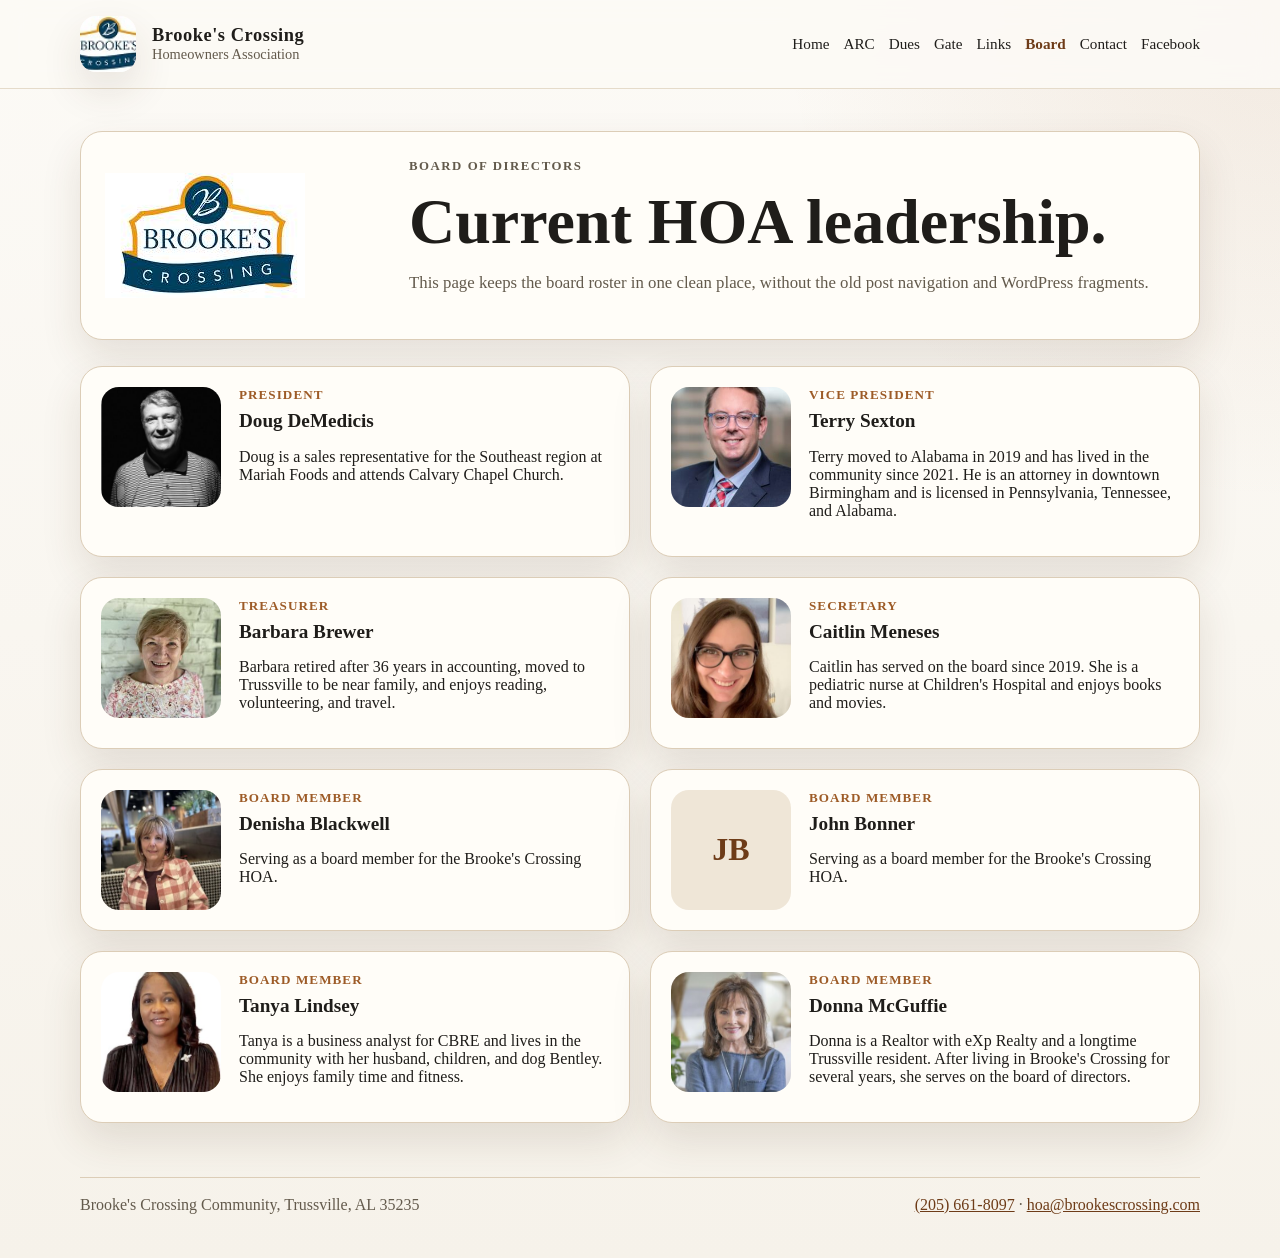
==== board/index.html @ 163efa64 ""Add new static site for Brooke's Crossing HOA with organized content for ARC, dues, gate, board, an" ====
<!doctype html>
<html lang="en">
  <head>
    <meta charset="utf-8">
    <meta name="viewport" content="width=device-width, initial-scale=1">
    <title>Board | Brooke's Crossing HOA</title>
    <meta name="description" content="Board members for Brooke's Crossing HOA.">
    <link rel="stylesheet" href="/assets/site.css">
  </head>
  <body>
    <header class="site-header">
      <div class="shell">
        <a class="brand" href="/">
          <img class="brand-mark" src="/assets/images/logo-small.jpg" alt="Brooke's Crossing logo">
          <span class="brand-copy"><strong>Brooke's Crossing</strong><span>Homeowners Association</span></span>
        </a>
        <nav class="site-nav" aria-label="Primary">
          <a href="/">Home</a>
          <a href="/about/arc/">ARC</a>
          <a href="/about/dues/">Dues</a>
          <a href="/about/gate/">Gate</a>
          <a href="/about/links/">Links</a>
          <a href="/board/" aria-current="page">Board</a>
          <a href="/contact/">Contact</a>
          <a href="https://www.facebook.com/groups/brookescrossing/">Facebook</a>
        </nav>
      </div>
    </header>
    <main>
      <section class="page-hero">
        <div class="shell">
          <article class="panel">
            <img src="/assets/images/logo.jpg" alt="Brooke's Crossing logo">
            <div>
              <p class="eyebrow">Board of Directors</p>
              <h1>Current HOA leadership.</h1>
              <p class="lead">This page keeps the board roster in one clean place, without the old post navigation and WordPress fragments.</p>
            </div>
          </article>
        </div>
      </section>

      <section class="section">
        <div class="shell board-grid">
          <article class="board-card">
            <img src="/assets/images/doug.jpg" alt="Doug DeMedicis">
            <div><p class="role">President</p><h3>Doug DeMedicis</h3><p>Doug is a sales representative for the Southeast region at Mariah Foods and attends Calvary Chapel Church.</p></div>
          </article>
          <article class="board-card">
            <img src="/assets/images/terry.jpg" alt="Terry Sexton">
            <div><p class="role">Vice President</p><h3>Terry Sexton</h3><p>Terry moved to Alabama in 2019 and has lived in the community since 2021. He is an attorney in downtown Birmingham and is licensed in Pennsylvania, Tennessee, and Alabama.</p></div>
          </article>
          <article class="board-card">
            <img src="/assets/images/barbara.jpg" alt="Barbara Brewer">
            <div><p class="role">Treasurer</p><h3>Barbara Brewer</h3><p>Barbara retired after 36 years in accounting, moved to Trussville to be near family, and enjoys reading, volunteering, and travel.</p></div>
          </article>
          <article class="board-card">
            <img src="/assets/images/caitlin.jpg" alt="Caitlin Meneses">
            <div><p class="role">Secretary</p><h3>Caitlin Meneses</h3><p>Caitlin has served on the board since 2019. She is a pediatric nurse at Children's Hospital and enjoys books and movies.</p></div>
          </article>
          <article class="board-card">
            <img src="/assets/images/denisha.jpg" alt="Denisha Blackwell">
            <div><p class="role">Board Member</p><h3>Denisha Blackwell</h3><p>Serving as a board member for the Brooke's Crossing HOA.</p></div>
          </article>
          <article class="board-card">
            <div class="board-placeholder" aria-hidden="true">JB</div>
            <div><p class="role">Board Member</p><h3>John Bonner</h3><p>Serving as a board member for the Brooke's Crossing HOA.</p></div>
          </article>
          <article class="board-card">
            <img src="/assets/images/tanya.jpg" alt="Tanya Lindsey">
            <div><p class="role">Board Member</p><h3>Tanya Lindsey</h3><p>Tanya is a business analyst for CBRE and lives in the community with her husband, children, and dog Bentley. She enjoys family time and fitness.</p></div>
          </article>
          <article class="board-card">
            <img src="/assets/images/donna.jpg" alt="Donna McGuffie">
            <div><p class="role">Board Member</p><h3>Donna McGuffie</h3><p>Donna is a Realtor with eXp Realty and a longtime Trussville resident. After living in Brooke's Crossing for several years, she serves on the board of directors.</p></div>
          </article>
        </div>
      </section>
    </main>
    <footer class="site-footer">
      <div class="shell">
        <div>Brooke's Crossing Community, Trussville, AL 35235</div>
        <div><a href="tel:2056618097">(205) 661-8097</a> · <a href="mailto:hoa@brookescrossing.com">hoa@brookescrossing.com</a></div>
      </div>
    </footer>
  </body>
</html>
---- assets/site.css ----
:root {
  --bg: #f6f2ea;
  --surface: #fffdf8;
  --surface-alt: #efe6d7;
  --text: #1f1d1a;
  --muted: #635a4c;
  --accent: #9d5b27;
  --accent-dark: #6e3c18;
  --border: #dccdb7;
  --shadow: 0 18px 40px rgba(78, 52, 28, 0.12);
  --radius: 22px;
  --content-width: 1120px;
}

* {
  box-sizing: border-box;
}

html {
  scroll-behavior: smooth;
}

body {
  margin: 0;
  font-family: Georgia, "Times New Roman", serif;
  color: var(--text);
  background:
    radial-gradient(circle at top right, rgba(157, 91, 39, 0.1), transparent 28%),
    linear-gradient(180deg, #fcfaf6 0%, var(--bg) 100%);
}

a {
  color: var(--accent-dark);
}

img {
  display: block;
  max-width: 100%;
}

.shell {
  width: min(calc(100% - 32px), var(--content-width));
  margin: 0 auto;
}

.site-header {
  position: sticky;
  top: 0;
  z-index: 10;
  backdrop-filter: blur(14px);
  background: rgba(252, 250, 246, 0.9);
  border-bottom: 1px solid rgba(220, 205, 183, 0.7);
}

.site-header .shell {
  display: flex;
  align-items: center;
  justify-content: space-between;
  gap: 24px;
  padding: 16px 0;
}

.brand {
  display: flex;
  align-items: center;
  gap: 16px;
  color: inherit;
  text-decoration: none;
}

.brand-mark {
  width: 56px;
  height: 56px;
  border-radius: 16px;
  object-fit: cover;
  box-shadow: var(--shadow);
}

.brand-copy strong,
.brand-copy span {
  display: block;
}

.brand-copy strong {
  font-size: 1.15rem;
  letter-spacing: 0.03em;
}

.brand-copy span {
  color: var(--muted);
  font-size: 0.9rem;
}

.site-nav {
  display: flex;
  flex-wrap: wrap;
  justify-content: flex-end;
  gap: 14px;
}

.site-nav a {
  color: var(--text);
  text-decoration: none;
  font-size: 0.95rem;
}

.site-nav a[aria-current="page"] {
  color: var(--accent-dark);
  font-weight: 700;
}

.hero {
  padding: 48px 0 28px;
}

.hero-grid {
  display: grid;
  grid-template-columns: 1.15fr 0.85fr;
  gap: 28px;
  align-items: stretch;
}

.hero-copy,
.hero-image,
.panel,
.board-card,
.resource-list li {
  border: 1px solid var(--border);
  border-radius: var(--radius);
  background: var(--surface);
  box-shadow: var(--shadow);
}

.hero-copy {
  padding: 32px;
}

.eyebrow {
  margin: 0 0 10px;
  color: var(--accent);
  font-size: 0.8rem;
  font-weight: 700;
  letter-spacing: 0.12em;
  text-transform: uppercase;
}

h1,
h2,
h3 {
  margin: 0 0 14px;
  line-height: 1.05;
}

h1 {
  font-size: clamp(2.3rem, 5vw, 4.7rem);
}

h2 {
  font-size: clamp(1.6rem, 3vw, 2.4rem);
}

h3 {
  font-size: 1.2rem;
}

.lead {
  margin: 0 0 18px;
  color: var(--muted);
  font-size: 1.05rem;
  line-height: 1.75;
}

.button-row {
  display: flex;
  flex-wrap: wrap;
  gap: 12px;
  margin-top: 24px;
}

.button {
  display: inline-flex;
  align-items: center;
  justify-content: center;
  min-height: 46px;
  padding: 0 18px;
  border-radius: 999px;
  border: 1px solid var(--accent);
  text-decoration: none;
  font-weight: 700;
}

.button-primary {
  color: #fff;
  background: var(--accent);
}

.button-secondary {
  color: var(--accent-dark);
  background: transparent;
}

.hero-image {
  min-height: 100%;
  overflow: hidden;
}

.hero-image img {
  width: 100%;
  height: 100%;
  object-fit: cover;
}

.section {
  padding: 16px 0 28px;
}

.section-grid {
  display: grid;
  grid-template-columns: repeat(3, minmax(0, 1fr));
  gap: 20px;
}

.panel {
  padding: 24px;
}

.panel p,
.panel li,
.page-copy p,
.page-copy li {
  color: var(--muted);
  line-height: 1.7;
}

.notice {
  border-left: 5px solid var(--accent);
  padding-left: 16px;
}

.resource-list {
  list-style: none;
  padding: 0;
  margin: 0;
  display: grid;
  gap: 16px;
}

.resource-list li {
  padding: 20px;
}

.page-hero {
  padding: 42px 0 10px;
}

.page-hero .panel {
  display: grid;
  grid-template-columns: 280px 1fr;
  gap: 24px;
  align-items: center;
}

.page-copy {
  display: grid;
  gap: 20px;
}

.board-grid {
  display: grid;
  grid-template-columns: repeat(2, minmax(0, 1fr));
  gap: 20px;
}

.board-card {
  padding: 20px;
  display: grid;
  grid-template-columns: 120px 1fr;
  gap: 18px;
}

.board-card img,
.board-placeholder {
  width: 120px;
  height: 120px;
  border-radius: 18px;
  object-fit: cover;
  background: var(--surface-alt);
}

.board-placeholder {
  display: grid;
  place-items: center;
  color: var(--accent-dark);
  font-size: 2rem;
  font-weight: 700;
}

.role {
  margin: 0 0 8px;
  color: var(--accent);
  font-size: 0.82rem;
  font-weight: 700;
  letter-spacing: 0.08em;
  text-transform: uppercase;
}

.contact-grid {
  display: grid;
  grid-template-columns: 1.1fr 0.9fr;
  gap: 20px;
}

.contact-list {
  display: grid;
  gap: 14px;
}

.contact-list div {
  padding-bottom: 14px;
  border-bottom: 1px solid var(--border);
}

.contact-list div:last-child {
  border-bottom: 0;
  padding-bottom: 0;
}

.map-frame {
  width: 100%;
  min-height: 340px;
  border: 0;
  border-radius: 18px;
}

.site-footer {
  padding: 26px 0 44px;
  color: var(--muted);
}

.site-footer .shell {
  display: flex;
  flex-wrap: wrap;
  justify-content: space-between;
  gap: 14px;
  padding-top: 18px;
  border-top: 1px solid var(--border);
}

@media (max-width: 900px) {
  .hero-grid,
  .page-hero .panel,
  .section-grid,
  .contact-grid,
  .board-grid,
  .board-card {
    grid-template-columns: 1fr;
  }

  .site-header .shell {
    align-items: flex-start;
    flex-direction: column;
  }

  .site-nav {
    justify-content: flex-start;
  }
}
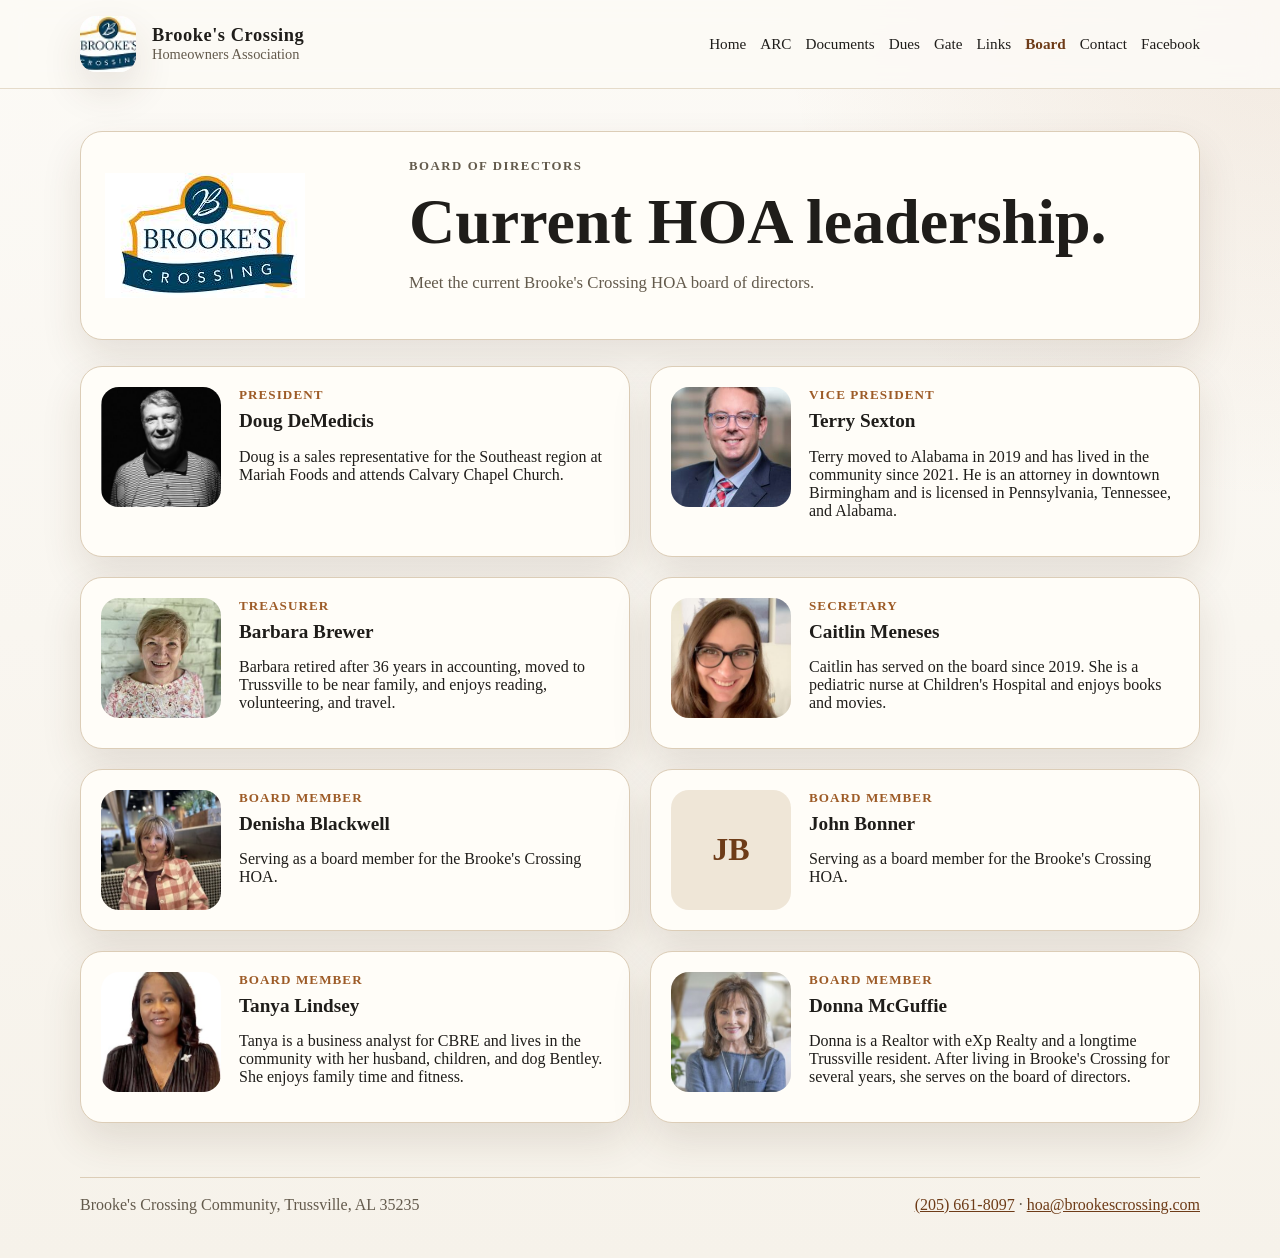
==== commit 4bc218c9: ""Add documents page with downloadable HOA forms and update navigation links site-wide to include the" ====
--- a/board/index.html
+++ b/board/index.html
@@ -17,6 +17,7 @@
         <nav class="site-nav" aria-label="Primary">
           <a href="/">Home</a>
           <a href="/about/arc/">ARC</a>
+          <a href="/documents/">Documents</a>
           <a href="/about/dues/">Dues</a>
           <a href="/about/gate/">Gate</a>
           <a href="/about/links/">Links</a>
@@ -34,7 +35,7 @@
             <div>
               <p class="eyebrow">Board of Directors</p>
               <h1>Current HOA leadership.</h1>
-              <p class="lead">This page keeps the board roster in one clean place, without the old post navigation and WordPress fragments.</p>
+              <p class="lead">Meet the current Brooke's Crossing HOA board of directors.</p>
             </div>
           </article>
         </div>
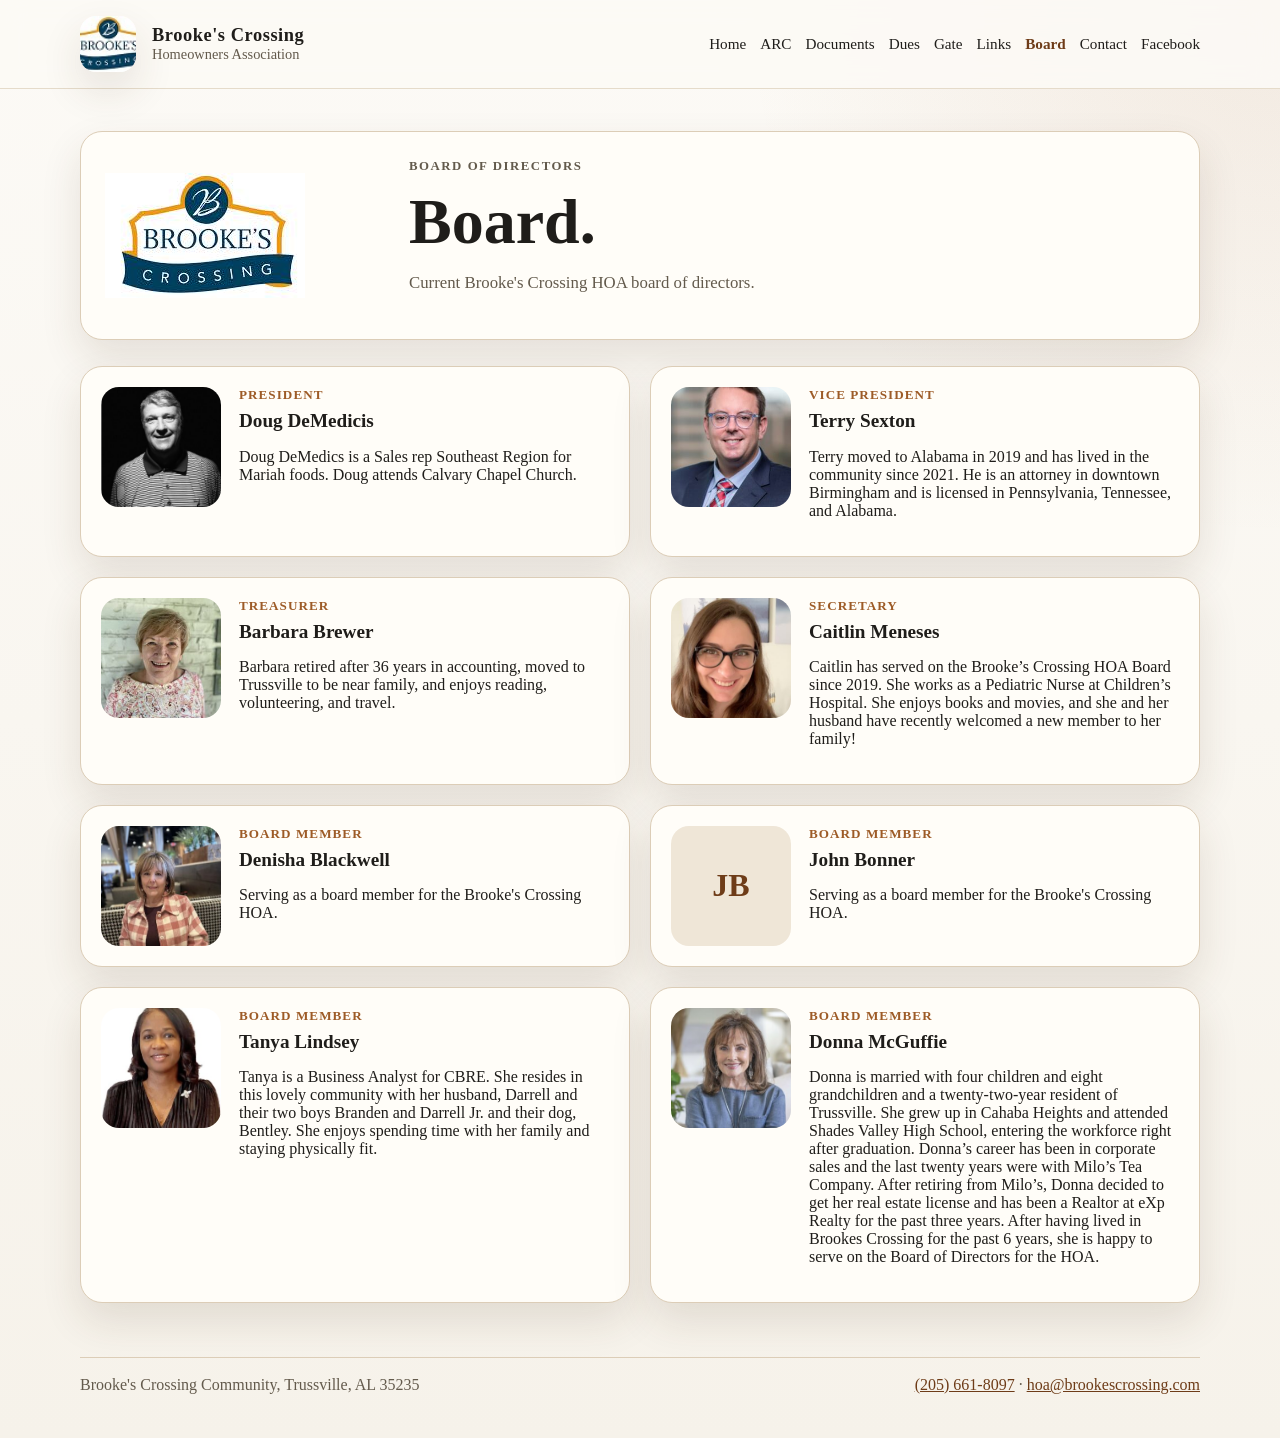
==== commit e55019b4: ""Update board and committee pages with refined content, updated member bios, and clearer ARC and gat" ====
--- a/board/index.html
+++ b/board/index.html
@@ -34,8 +34,8 @@
             <img src="/assets/images/logo.jpg" alt="Brooke's Crossing logo">
             <div>
               <p class="eyebrow">Board of Directors</p>
-              <h1>Current HOA leadership.</h1>
-              <p class="lead">Meet the current Brooke's Crossing HOA board of directors.</p>
+              <h1>Board.</h1>
+              <p class="lead">Current Brooke's Crossing HOA board of directors.</p>
             </div>
           </article>
         </div>
@@ -45,7 +45,7 @@
         <div class="shell board-grid">
           <article class="board-card">
             <img src="/assets/images/doug.jpg" alt="Doug DeMedicis">
-            <div><p class="role">President</p><h3>Doug DeMedicis</h3><p>Doug is a sales representative for the Southeast region at Mariah Foods and attends Calvary Chapel Church.</p></div>
+            <div><p class="role">President</p><h3>Doug DeMedicis</h3><p>Doug DeMedics is a Sales rep Southeast Region for Mariah foods. Doug attends Calvary Chapel Church.</p></div>
           </article>
           <article class="board-card">
             <img src="/assets/images/terry.jpg" alt="Terry Sexton">
@@ -57,7 +57,7 @@
           </article>
           <article class="board-card">
             <img src="/assets/images/caitlin.jpg" alt="Caitlin Meneses">
-            <div><p class="role">Secretary</p><h3>Caitlin Meneses</h3><p>Caitlin has served on the board since 2019. She is a pediatric nurse at Children's Hospital and enjoys books and movies.</p></div>
+            <div><p class="role">Secretary</p><h3>Caitlin Meneses</h3><p>Caitlin has served on the Brooke’s Crossing HOA Board since 2019. She works as a Pediatric Nurse at Children’s Hospital. She enjoys books and movies, and she and her husband have recently welcomed a new member to her family!</p></div>
           </article>
           <article class="board-card">
             <img src="/assets/images/denisha.jpg" alt="Denisha Blackwell">
@@ -69,11 +69,11 @@
           </article>
           <article class="board-card">
             <img src="/assets/images/tanya.jpg" alt="Tanya Lindsey">
-            <div><p class="role">Board Member</p><h3>Tanya Lindsey</h3><p>Tanya is a business analyst for CBRE and lives in the community with her husband, children, and dog Bentley. She enjoys family time and fitness.</p></div>
+            <div><p class="role">Board Member</p><h3>Tanya Lindsey</h3><p>Tanya is a Business Analyst for CBRE. She resides in this lovely community with her husband, Darrell and their two boys Branden and Darrell Jr. and their dog, Bentley. She enjoys spending time with her family and staying physically fit.</p></div>
           </article>
           <article class="board-card">
             <img src="/assets/images/donna.jpg" alt="Donna McGuffie">
-            <div><p class="role">Board Member</p><h3>Donna McGuffie</h3><p>Donna is a Realtor with eXp Realty and a longtime Trussville resident. After living in Brooke's Crossing for several years, she serves on the board of directors.</p></div>
+            <div><p class="role">Board Member</p><h3>Donna McGuffie</h3><p>Donna is married with four children and eight grandchildren and a twenty-two-year resident of Trussville. She grew up in Cahaba Heights and attended Shades Valley High School, entering the workforce right after graduation. Donna’s career has been in corporate sales and the last twenty years were with Milo’s Tea Company. After retiring from Milo’s, Donna decided to get her real estate license and has been a Realtor at eXp Realty for the past three years. After having lived in Brookes Crossing for the past 6 years, she is happy to serve on the Board of Directors for the HOA.</p></div>
           </article>
         </div>
       </section>
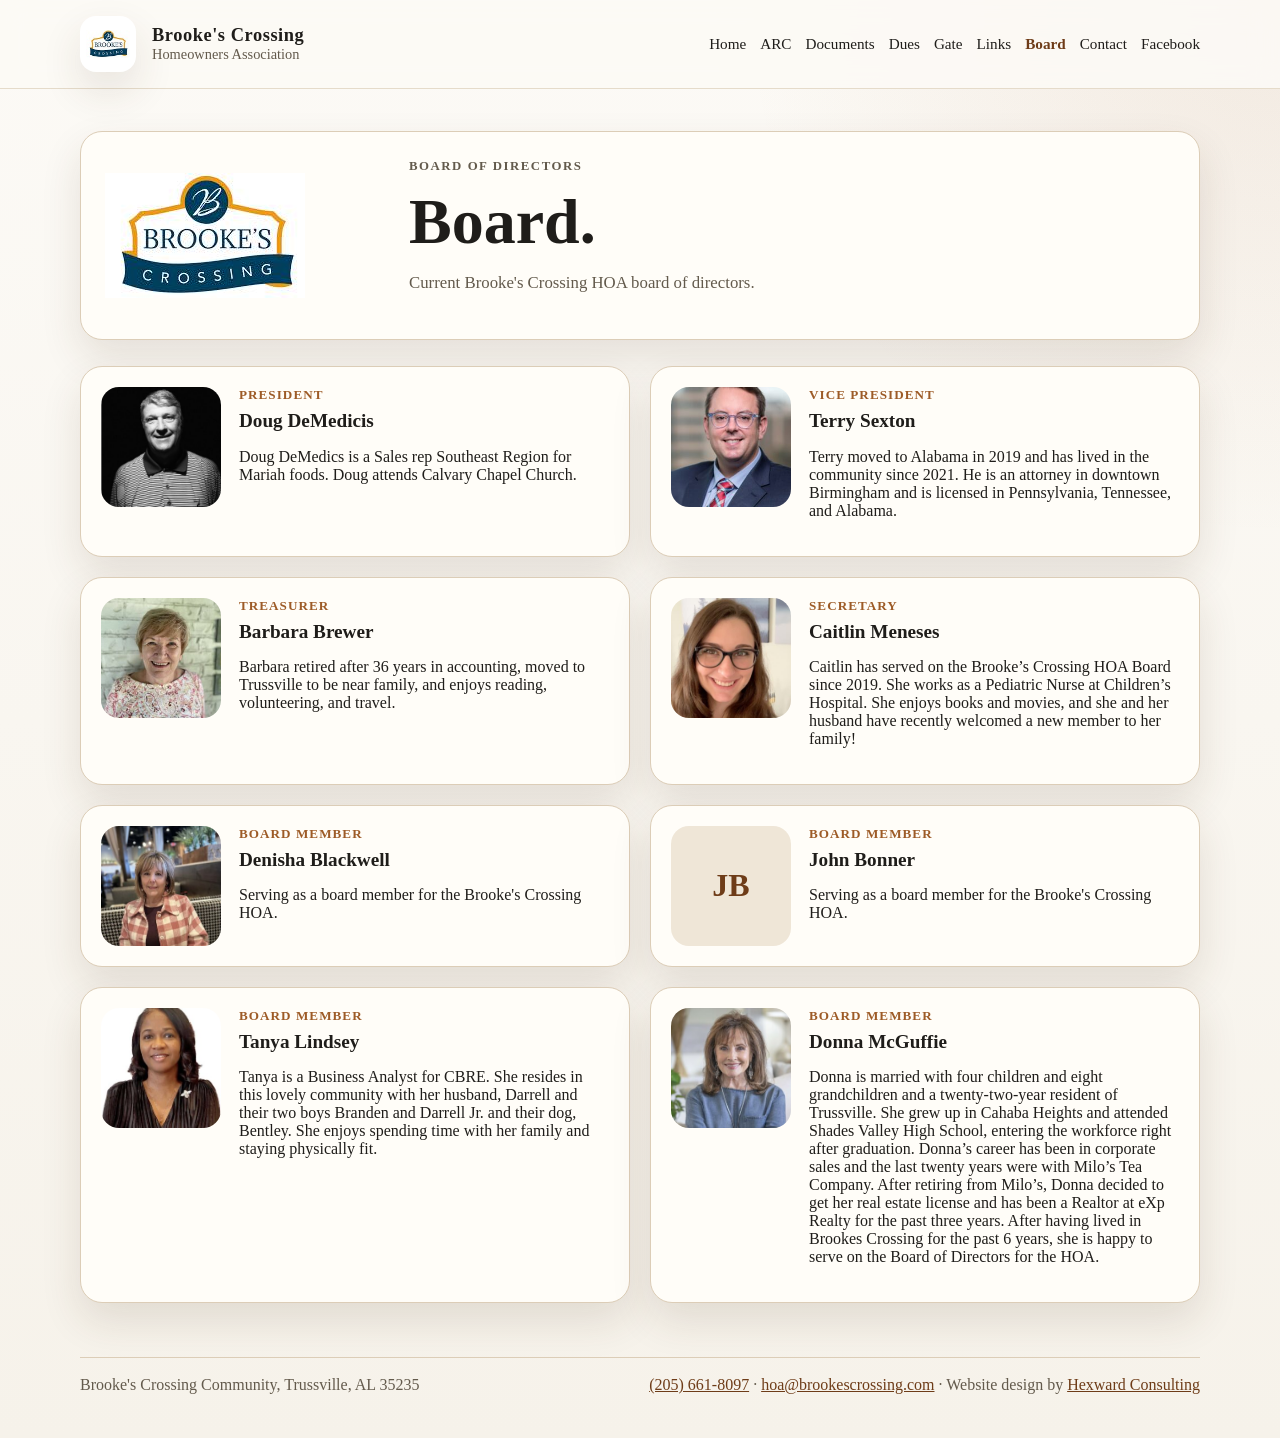
==== commit 74f8246f: ""Add credit for website design (Hexward Consulting) to footer across all pages."" ====
--- a/board/index.html
+++ b/board/index.html
@@ -81,7 +81,7 @@
     <footer class="site-footer">
       <div class="shell">
         <div>Brooke's Crossing Community, Trussville, AL 35235</div>
-        <div><a href="tel:2056618097">(205) 661-8097</a> · <a href="mailto:hoa@brookescrossing.com">hoa@brookescrossing.com</a></div>
+        <div><a href="tel:2056618097">(205) 661-8097</a> · <a href="mailto:hoa@brookescrossing.com">hoa@brookescrossing.com</a> · Website design by <a href="https://hexward.com">Hexward Consulting</a></div>
       </div>
     </footer>
   </body>
--- a/assets/site.css
+++ b/assets/site.css
@@ -72,7 +72,9 @@
   width: 56px;
   height: 56px;
   border-radius: 16px;
-  object-fit: cover;
+  object-fit: contain;
+  background: #fff;
+  padding: 6px;
   box-shadow: var(--shadow);
 }
 
